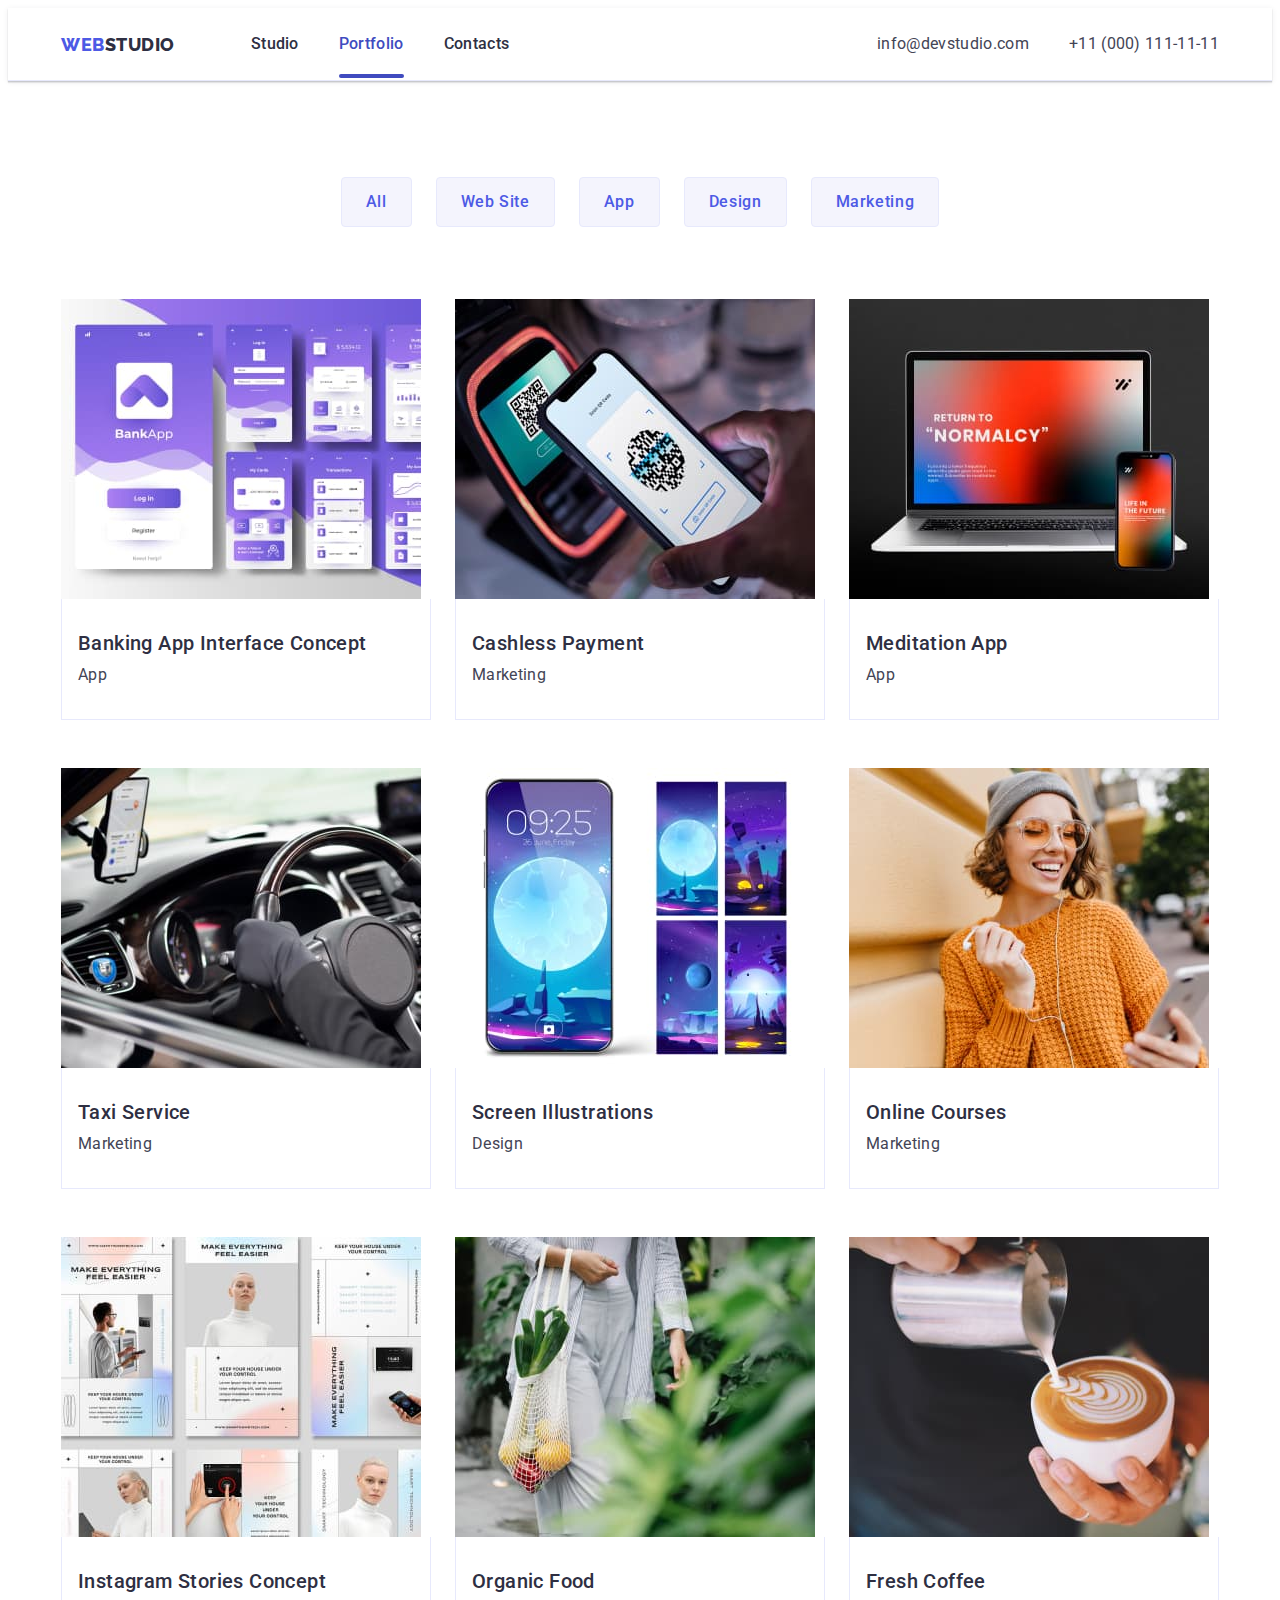
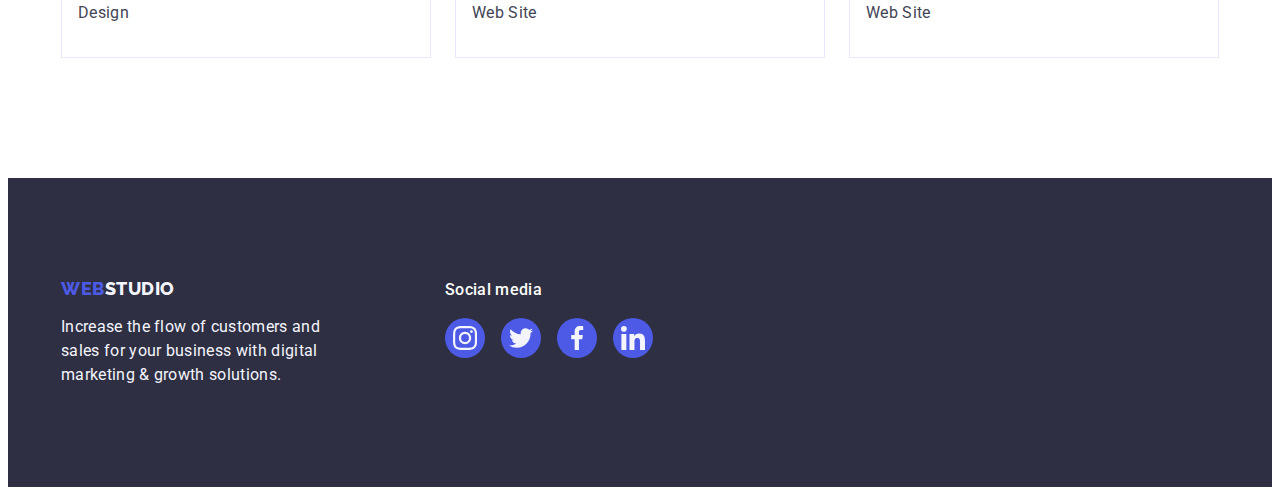
==== portfolio.html @ 81861ade "Initial commit" ====
<!DOCTYPE html>
<html lang="en">
  <head>
    <meta charset="UTF-8" />
    <meta name="viewport" content="width=device-width, initial-scale=1.0" />
    <title>Portfolio</title>
    <link rel="preconnect" href="https://fonts.googleapis.com" />
    <link rel="preconnect" href="https://fonts.gstatic.com" crossorigin />
    <link
      href="https://fonts.googleapis.com/css2?family=Raleway:wght@800&family=Roboto:wght@400;500;700&display=swap"
      rel="stylesheet"
    />
    <link
      rel="stylesheet"
      href="https://cdnjs.cloudflare.com/ajax/libs/modern-normalize/2.0.0/modern-normalize.min.css"
      integrity="sha512-4xo8blKMVCiXpTaLzQSLSw3KFOVPWhm/TRtuPVc4WG6kUgjH6J03IBuG7JZPkcWMxJ5huwaBpOpnwYElP/m6wg=="
      crossorigin="anonymous"
      referrerpolicy="no-referrer"
    />
    <link rel="stylesheet" href="./css/styles.css" />
  </head>
  <body>
    <header class="header">
      <div class="container header-container">
        <nav class="header-navigation">
          <a href="./index.html" class="header-logo link"
            >Web<span class="header-logo-accent">Studio</span></a
          >
          <ul class="header-list list">
            <li class="header-list-item">
              <a class="header-list-link link" href="./index.html">Studio</a>
            </li>
            <li class="header-list-item">
              <a class="header-list-link link current active" href="./portfolio.html"
                >Portfolio</a
              >
            </li>
            <li class="header-list-item">
              <a class="header-list-link link" href="">Contacts</a>
            </li>
          </ul>
        </nav>
        <address class="header-address">
          <ul class="address-list list">
            <li class="address-list-item">
              <a class="address-list-link link" href="mailto:info@devstudio.com"
                >info@devstudio.com</a
              >
            </li>
            <li class="address-list-item">
              <a class="address-list-link link" href="tel:+110001111111"
                >+11 (000) 111-11-11</a
              >
            </li>
          </ul>
        </address>
      </div>
    </header>
    <main>
      <section class="product">
        <div class="container">
          <h1 class="visually-hidden">What we offer</h1>
          <ul class="product-list list">
            <li class="product-item">
              <button type="button" class="product-btn">All</button>
            </li> 
            <li class="product-item">
              <button type="button" class="product-btn">Web Site</button>
            </li>
            <li class="product-item">
              <button type="button" class="product-btn">App</button>
            </li>
            <li class="product-item">
              <button type="button" class="product-btn">Design</button>
            </li>
            <li class="product-item">
              <button type="button" class="product-btn">Marketing</button>
            </li>
          </ul>
          <ul class="programs-list list">
            <li class="programs-item">
              <a class="pfograms-item-link link" href="./portfolio.html">
                <div class="cover-container">  
                  <img
                    src="./images/banking.jpg"
                    alt="The best apps for banking"
                    class="programs-img"
                    width="360"
                  />
                  <p class="cover-text">14 Stylish and User-Friendly App Design Concepts · Task Manager App · Calorie Tracker App · Exotic Fruit Ecommerce App · Cloud Storage App</p>
                </div>
                <div class="programs-container">
                  <h2 class="programs-subtitle">
                    Banking App Interface Concept
                  </h2>
                  <p class="programs-text">App</p>
                </div>
              </a>
            </li>
            <li class="programs-item">
              <a class="pfograms-item-link link" href="./portfolio.html">
                <div class="cover-container">
                  <img
                    src="./images/Cashless.jpg"
                    alt="Research of caschless payment"
                    class="programs-img"
                    width="360"
                  /> 
                  <p class="cover-text">14 Stylish and User-Friendly App Design Concepts · Task Manager App · Calorie Tracker App · Exotic Fruit Ecommerce App · Cloud Storage App</p>
                </div>
                <div class="programs-container">
                  <h2 class="programs-subtitle">Cashless Payment</h2>
                  <p class="programs-text">Marketing</p>
                </div>
              </a>
            </li>
            <li class="programs-item">
              <a class="pfograms-item-link link" href="./portfolio.html">
                <div class="cover-container">
                  <img
                    src="./images/meditation.jpg"
                    alt="Apps for meditation"
                    class="programs-img"
                    width="360"
                  />
                  <p class="cover-text">14 Stylish and User-Friendly App Design Concepts · Task Manager App · Calorie Tracker App · Exotic Fruit Ecommerce App · Cloud Storage App</p>
                </div>
                <div class="programs-container">
                  <h2 class="programs-subtitle">Meditation App</h2>
                  <p class="programs-text">App</p>
                </div>
              </a>
            </li>
            <li class="programs-item">
              <a class="pfograms-item-link link" href="./portfolio.html">
                <div class="cover-container">
                  <img
                    src="./images/taxi.jpg"
                    alt="List of taxi services"
                    class="programs-img"
                    width="360"
                  />
                  <p class="cover-text">14 Stylish and User-Friendly App Design Concepts · Task Manager App · Calorie Tracker App · Exotic Fruit Ecommerce App · Cloud Storage App</p>
                </div>
                <div class="programs-container">
                  <h2 class="programs-subtitle">Taxi Service</h2>
                  <p class="programs-text">Marketing</p>
                </div>
              </a>
            </li>
            <li class="programs-item">
              <a class="pfograms-item-link link" href="./portfolio.html">
                <div class="cover-container">
                  <img
                    src="./images/screen.jpg"
                    alt="Illustrations for the mobile screen"
                    class="programs-img"
                    width="360"
                  />
                  <p class="cover-text">14 Stylish and User-Friendly App Design Concepts · Task Manager App · Calorie Tracker App · Exotic Fruit Ecommerce App · Cloud Storage App</p>
                </div>
                <div class="programs-container">
                  <h2 class="programs-subtitle">Screen Illustrations</h2>
                  <p class="programs-text">Design</p>
                </div>
              </a>
            </li>
            <li class="programs-item">
              <a class="pfograms-item-link link" href="./portfolio.html">
                <div class="cover-container">
                  <img
                    src="./images/courses.jpg"
                    alt="List of the best online courses"
                    class="programs-img"
                    width="360"
                  />
                  <p class="cover-text">14 Stylish and User-Friendly App Design Concepts · Task Manager App · Calorie Tracker App · Exotic Fruit Ecommerce App · Cloud Storage App</p>
                </div>
                <div class="programs-container">
                  <h2 class="programs-subtitle">Online Courses</h2>
                  <p class="programs-text">Marketing</p>
                </div>
              </a>
            </li>
            <li class="programs-item">
              <a class="pfograms-item-link link" href="./portfolio.html">
                <div class="cover-container">
                  <img
                    src="./images/instagram.jpg"
                    alt="Suggestions for designing Instagram stories"
                    class="programs-img"
                    width="360"
                  />
                  <p class="cover-text">14 Stylish and User-Friendly App Design Concepts · Task Manager App · Calorie Tracker App · Exotic Fruit Ecommerce App · Cloud Storage App</p>
                </div>
                <div class="programs-container">
                  <h2 class="programs-subtitle">Instagram Stories Concept</h2>
                  <p class="programs-text">Design</p>
                </div>
              </a>
            </li>
            <li class="programs-item">
              <a class="pfograms-item-link link" href="./portfolio.html">
                <div class="cover-container">
                  <img
                    src="./images/food.jpg"
                    alt="A selection of organic food sites"
                    class="programs-img"
                    width="360"
                  />
                  <p class="cover-text">14 Stylish and User-Friendly App Design Concepts · Task Manager App · Calorie Tracker App · Exotic Fruit Ecommerce App · Cloud Storage App</p>
                </div>
                <div class="programs-container">
                  <h2 class="programs-subtitle">Organic Food</h2>
                  <p class="programs-text">Web Site</p>
                </div>
              </a>
            </li>
            <li class="programs-item">
              <a class="pfograms-item-link link" href="./portfolio.html">
                <div class="cover-container">
                  <img
                    src="./images/coffee.jpg"
                    alt="List of websites with fresh coffee"
                    class="programs-img"
                    width="360"
                  />
                  <p class="cover-text">14 Stylish and User-Friendly App Design Concepts · Task Manager App · Calorie Tracker App · Exotic Fruit Ecommerce App · Cloud Storage App</p>
                </div>
                <div class="programs-container">
                  <h2 class="programs-subtitle">Fresh Coffee</h2>
                  <p class="programs-text">Web Site</p>
                </div>
              </a>
            </li>
          </ul>
        </div>
      </section>
    </main>
    <footer class="footer">
      <div class="container footer-container">
        <div class="logo-container">
          <a href="./index.html" class="footer-logo link"
            >Web<span class="footer-logo-accent">Studio</span></a
          >
          <p class="footer-text">
            Increase the flow of customers and sales for your business with
            digital marketing & growth solutions.
          </p>
        </div>
        <div class="footer-socials-container">
          <p class="footer-socials-text">Social media</p>
          <ul class="footer-socials list">
            <li class="footer-socials-item">
              <a
                class="footer-socials-link link"
                href=""
                aria-label="instagram"
                target="_blank"
                rel="noopener noreferrer"
              >
                <svg class="footer-socials-icon" width="24" height="24">
                  <use href="./images/icons.svg#icon-instagram"></use>
                </svg>
              </a>
            </li>
            <li class="footer-socials-item">
              <a
                class="footer-socials-link link"
                href=""
                aria-label="twitter"
                target="_blank"
                rel="noopener noreferrer"
              >
                <svg class="footer-socials-icon" width="24" height="24">
                  <use href="./images/icons.svg#icon-twitter"></use>
                </svg>
              </a>
            </li>
            <li class="footer-socials-item">
              <a
                class="footer-socials-link link"
                href=""
                aria-label="facebook"
                target="_blank"
                rel="noopener noreferrer"
              >
                <svg class="footer-socials-icon" width="24" height="24">
                  <use href="./images/icons.svg#icon-facebook"></use>
                </svg>
              </a>
            </li>
            <li class="footer-socials-item">
              <a
                class="footer-socials-link link"
                href=""
                aria-label="linkedin"
                target="_blank"
                rel="noopener noreferrer"
              >
                <svg class="footer-socials-icon" width="24" height="24">
                  <use href="./images/icons.svg#icon-linkedin"></use>
                </svg>
              </a>
            </li>
          </ul>
        </div>
      </div>
    </footer>
  </body>
</html>
---- css/styles.css ----
:root {
  --iris-color: #4d5ae5;
  --navyblue: #2e2f42;
  --slate: #434455;
  --white: #fff;
  --cloud: #f4f4fd;
  --ocean: #404bbf;
  --cornflower: #e7e9fc;
  --lightslate: #8E8F99;

}

p,
h1,
h2,
h3 {
  margin-top: 0;
  margin-bottom: 0;
}

ul {
  margin-top: 0;
  margin-bottom: 0;
  padding-left: 0;
}

body {
  font-family: "Roboto", sans-serif;
  background-color: var(--white);
  color: var(--slate);
}
img {
  display: block;
}
.container {
  width: 100%;
  max-width: 1158px;
  padding-left: 15px;
  padding-right: 15px;
  margin: 0 auto;
}

.link {
  text-decoration: none;
}

.list {
  list-style-type: none;
}

.visually-hidden {
  position: absolute;
  width: 1px;
  height: 1px;
  margin: -1px;
  border: 0;
  padding: 0;
  white-space: nowrap;
  clip-path: inset(100%);
  clip: rect(0 0 0 0);
  overflow: hidden;
}

/**---------HERDER-------*/

.header {
  border-bottom: 1px solid var(--cornflower);
  box-shadow:  0px 2px 1px rgba(46, 47, 66, 0.08), 0px 1px 1px rgba(46, 47, 66, 0.16), 0px 1px 6px rgba(46, 47, 66, 0.08);
}
.header-container {
  display: flex;
  align-items: center;
}
.header-navigation {
  display: flex;
  align-items: center;
  justify-content: space-between;
}
.header-logo {
  color: var(--iris-color);
  font-size: 18px;
  font-family: "Raleway", sans-serif;
  font-weight: 800;
  line-height: 1.17;
  letter-spacing: 0.03em;
  text-transform: uppercase;
  padding-top: 25.5px;
  padding-bottom: 25.5px;
  margin-right: 76px;
}
.header-logo-accent {
  color: var(--navyblue);
}
.header-list {
  display: flex;
  gap: 40px;
}

.current {
  position: relative;
}

.current::after {
  content: '';
  position: absolute;
  left: 0;
  width: 100%;
  height: 4px;
  border-radius: 2px;
  background-color: var(--ocean);
}
.header-list-link {
  color: var(--navyblue);
  line-height: 1.5;
  letter-spacing: 0.02em;
  font-weight: 500;
  padding: 24px 0;
  transition: color 250ms cubic-bezier(0.4, 0, 0.2, 1);  
}
.header-list-link:hover,
.header-list-link:focus {
  color: var(--ocean);
}

.current {
  position: relative;
}
.current::after {
  content: "";
  position: absolute;
  bottom: 0;
  left: 0;
  width: 100%;
  height: 4px;
  border-radius: 2px;
  background-color: var(--ocean);
  bottom: -1px;
}
.active {
  color: var(--ocean);
}
.header-address {
  display: flex;
  align-items: center;
  margin-left: auto;
  font-style: normal;
}
.address-list {
  display: flex;
  gap: 40px;
}

.address-list-link {
  color: var(--slate);
  line-height: 1.5;
  letter-spacing: 0.02em;
  padding: 24px 0;
  transition: color 250ms cubic-bezier(0.4, 0, 0.2, 1);
}
.address-list-link:hover,
.address-list-link:focus {
  color: var(--ocean);
}

/**---------HERO-------*/

.hero {
  background: var(--navyblue);
  padding-top: 188px;
  padding-bottom: 188px;
  background-image: linear-gradient(rgba(46, 47, 66, 0.7), 
rgba(46, 47, 66, 0.7)), url(../images/peopleoffice.jpg);
  max-width: 1440px;
  background-repeat: no-repeat;
  background-position: center;
  background-size: cover;
  margin: 0 auto;
}

.hero-titel {
  color: var(--white);
  text-align: center;
  font-size: 56px;
  font-weight: 700;
  line-height: 1.07;
  letter-spacing: 0.02em;
  max-width: 496px;
  margin: 0 auto;
  margin-bottom: 48px;
}
.hero-btn {
  background-color: var(--iris-color);
  color: var(--white);
  font-size: 16px;
  font-family: inherit;
  line-height: 1.5;
  letter-spacing: 0.04em;
  cursor: pointer;
  font-weight: 500;
  padding: 16px 32px;
  border-radius: 4px;
  display: block;
  min-width: 169px;
  height: 56px;
  border: none;
  margin: 0 auto;
  transition: background-color 250ms cubic-bezier(0.4, 0, 0.2, 1);
}
.hero-btn:hover,
.hero-btn:focus {
  background-color: var(--ocean);
  box-shadow: 0px 4px 4px 0px rgba(0, 0, 0, 0.15);
}

/**---------principles-------*/

.principles {
  padding: 120px 0px;
}
.principles-list {
  display: flex;
  gap: 24px;
}

.principles-item {
  width: calc((100% - 24px * 3) / 4);
}
.principles-block {
  width: 264px;
  height: 112px;
  border-radius: 4px;
  background-color: var(--cloud);
  display: flex;
  align-items: center;
  justify-content: center;
  margin-bottom: 8px;
}
.principles-icon {
  width: 64px;
  height: 64px;

}
.principles-subtitle {
  color: var(--navyblue);
  font-size: 20px;
  line-height: 1.2;
  letter-spacing: 0.02em;
  font-weight: 500;
  margin-bottom: 8px;
}
.principles-item-text {
  color: var(--slate);
  line-height: 1.5;
  letter-spacing: 0.02em;
}

/**---------technologies-------*/

.technologies {
  padding-bottom: 120px;
}
.technologies-list {
  display: flex;
  gap: 24px;
}
.technologies-item {
  width: calc((100% - 24px * 2) / 3);
}
.technologies-titel {
  color: var(--navyblue);
  text-align: center;
  font-size: 36px;
  font-weight: 700;
  line-height: 1.11;
  letter-spacing: 0.02em;
  text-transform: capitalize;
  margin-bottom: 72px;
}

/**---------team-------*/
.team {
  background-color: var(--cloud);
  padding: 120px 0;
}
.team-title {
  color: var(--navyblue);
  text-align: center;
  font-size: 36px;
  font-weight: 700;
  line-height: 1.11;
  letter-spacing: 0.02em;
  text-transform: capitalize;
  margin-bottom: 72px;
}
.team-container {
  padding: 32px 0px;
}
.team-socials {
  display: flex;
  align-items: center;
  justify-content: center;
  gap: 24px;
}
.team-socials-link {
  width: 40px;
  height: 40px;
  background-color: var(--iris-color);
  display: flex;
  align-items: center;
  justify-content: center;
  border-radius: 50%;
  transition: background-color 250ms cubic-bezier(0.4, 0, 0.2, 1);
  fill: var(--cloud);
}
.team-socials-link:is(:hover, :focus) {
  background-color: #404bbf;
}
.team-socials-icon {
  fill: #f4f4fd;
}
.team-subtitle {
  color: var(--navyblue);
  text-align: center;
  font-size: 20px;
  line-height: 1.2;
  letter-spacing: 0.02em;
  font-weight: 500;
  margin-bottom: 8px;
}
.team-list {
  display: flex;
  gap: 24px;
}
.team-item {
  background-color: var(--white);
  width: calc((100% - 24px * 3) / 4);
  border-radius: 0px 0px 4px 4px;
  box-shadow: 0px 1px 6px rgba(46, 47, 66, 0.08), 0px 1px 1px rgba(46, 47, 66, 0.16), 0px 2px 1px rgba(46, 47, 66, 0.08);
}
.team-item-text {
  color: var(--slate);
  text-align: center;
  line-height: 1.5;
  letter-spacing: 0.02em;
  font-weight: 400;
  margin-bottom: 8px;
}

/**---------costomers-------*/

.costomers {
  padding: 120px 0;
}

.costomers-titel {
  color: var(--navyblue);
  text-align: center;
  font-size: 36px;
  font-weight: 700;
  line-height: 1.11;
  letter-spacing: 0.02em;
  text-transform: capitalize;
  margin-bottom: 72px;
}
.costomers-list {
  display: flex;
  align-items: center;
  justify-content: center;
  gap: 24px;
}
.costomers-list-item {
  width: calc((100% - 120px) / 6);
  height: 88px;
}

.costomers-block {
  width: 100%;
  height: 100%;
  display: flex;
  align-items: center;
  justify-content: center;
  border-radius: 4px;
  border: 1px solid var(--lightslate);
  transition: color 250ms cubic-bezier(0.4, 0, 0.2, 1), border-color 250ms cubic-bezier(0.4, 0, 0.2, 1) ;
  color: var(--lightslate);
}
.costomers-block:hover, :focus {
  color: var(--ocean);
}
.costomers-block:hover, :focus {
  border-color: var(--ocean);
}
.costomers-icon {
  fill: currentColor; 
}
/**---------footer-------*/ 

.footer {
  background-color: var(--navyblue);
  padding: 100px 0;
}
.footer-container {
  display: flex;
  align-items: baseline;
}
.logo-container{
  margin-right: 120px 
}
.footer-logo { 
  color: var(--iris-color);
  font-size: 18px;
  font-family: "Raleway", sans-serif;
  font-weight: 800;
  line-height: 1.17;
  letter-spacing: 0.03em;
  text-transform: uppercase;
  display: inline-block;
  margin-bottom: 16px;
}
.footer-logo-accent {
  color: var(--cloud);
}
.footer-text {
  color: var(--cloud);
  line-height: 1.5;
  letter-spacing: 0.02em;
  max-width: 264px;
}
.footer-socials-text {
  color: var(--white);
  line-height: 1.5;
  letter-spacing: 0.02em;
  margin-bottom: 16px;
  font-weight: 500;
  font-size: 16px;
}
.footer-socials {
  display: flex;
  gap: 16px;
}
.footer-socials-item {
  display: flex;
  align-items: center;
  justify-content: center;
  width: 40px;
  height: 40px;
}
.footer-socials-link {
  width: 100%;
  height: 100%;
  background-color: var(--iris-color);
  display: flex;
  align-items: center;
  justify-content: center;
  border-radius: 50%;
  fill: var(--cloud);
  transition: background-color 250ms cubic-bezier(0.4, 0, 0.2, 1);
}
.footer-socials-link:is(:hover, :focus) {
  background-color: #31D0AA;
} 

/**---------portfolio-------*/

.product {
  padding-top: 96px;
  padding-bottom: 120px;
}
.product-list {
  display: flex;
  margin-bottom: 72px;
  gap: 24px;
  justify-content: center;
}

.product-btn {
  color: var(--iris-color);
  background-color: var(--cloud);
  font-size: 16px;
  font-family: "Roboto", sans-serif;
  font-weight: 500;
  line-height: 1.5;
  letter-spacing: 0.04em;
  cursor: pointer;
  padding: 12px 24px;
  border: 1px solid var(--cornflower);
  border-radius: 4px;
  transition: color 250ms cubic-bezier(0.4, 0, 0.2, 1), background-color 250ms cubic-bezier(0.4, 0, 0.2, 1), border-color 250ms cubic-bezier(0.4, 0, 0.2, 1), box-shadow 250ms cubic-bezier(0.4, 0, 0.2, 1);
}

.product-btn:hover,
.product-btn:focus {
  color: var(--white);
  background-color: var(--ocean);
  box-shadow: 0px 3px 1px rgba(0, 0, 0, 0.1), 0px 2px 1px rgba(0, 0, 0, 0.08), 0px 2px 2px rgba(0, 0, 0, 0.12);
  border-color: none;
}
.programs-list {
  display: flex;
  flex-wrap: wrap;
  column-gap: 24px;
  row-gap: 48px;
}

.programs-item {
  width: calc((100% - 48px) / 3);
  transition: box-shadow 250ms cubic-bezier(0.4, 0, 0.2, 1);
}
.programs-item:hover {
  box-shadow: px 1px 6px rgba(46, 47, 66, 0.08), 0px 1px 1px rgba(46, 47, 66, 0.16), 0px 2px 1px rgba(46, 47, 66, 0.08);
 }
.programs-item:focus {
  box-shadow: px 1px 6px rgba(46, 47, 66, 0.08), 0px 1px 1px rgba(46, 47, 66, 0.16), 0px 2px 1px rgba(46, 47, 66, 0.08);
 }
.programs-container {
  padding: 32px 16px;
  border: 1px solid var(--cornflower);
  border-top: none;
}
.cover-container {
  position: relative;
  overflow: hidden;
}
.pfograms-item-link {
  display: block;
  transition: box-shadow 250ms cubic-bezier(0.4, 0, 0.2, 1);
}
.pfograms-item-link:hover {
  box-shadow: 0px 1px 6px rgba(46, 47, 66, 0.08), 0px 1px 1px rgba(46, 47, 66, 0.16), 0px 2px 1px rgba(46, 47, 66, 0.08);
}
.pfograms-item-link:focus {
  box-shadow: 0px 1px 6px rgba(46, 47, 66, 0.08), 0px 1px 1px rgba(46, 47, 66, 0.16), 0px 2px 1px rgba(46, 47, 66, 0.08);
}
.cover-text {
  position: absolute;
  top: 0;
  height: 100%;
  width: 100%;
  padding: 40px 32px;
  font-size: 16px;
  line-height: 1.5;
  letter-spacing: 0.02em;
  color: var(--cloud);
  background-color: var(--iris-color);
  transform: translateY(100%);
  transition: transform 250ms cubic-bezier(0.4, 0, 0.2, 1);
}

.pfograms-item-link:hover .cover-text {
  transform: translateY(0%);
}
.pfograms-item-link:focus .cover-text {
  transform: translateY(0%);
}

.programs-subtitle {
  color: var(--navyblue);
  font-size: 20px;
  line-height: 1.2;
  letter-spacing: 0.02em;
  font-weight: 500;
  margin-bottom: 8px;
}

.programs-text {
  color: var(--slate);
  font-size: 16px;
  font-family: Roboto;
  font-weight: 400;
  line-height: 1.5;
  letter-spacing: 0.02em;
  cursor: pointer;
}


/**---------modal-------*/

.backdrop {
  position: fixed;
  left: 0;
  top: 0;
  width: 100%; height: 100%;
  background-color: rgba(46, 47, 66, 0.4);
  transition: opacity 250ms cubic-bezier(0.4, 0, 0.2, 1), visibility 250ms cubic-bezier(0.4, 0, 0.2, 1);
}
.modal {
  width: 408px;
  min-height: 584px;
  background-color: #FCFCFC;
  border-radius: 4px;
  position: absolute;
  left: 50%;
  top: 50%;
  box-shadow: 0px 1px 1px rgba(0, 0, 0, 0.14), 0px 1px 3px rgba(0, 0, 0, 0.12), 0px 2px 1px rgba(0, 0, 0, 0.2); 
  transform: translate(-50%, -50%) scaleX(1);
  transition: transform 250ms cubic-bezier(0.4, 0, 0.2, 1); 
}
.backdrop.is-hidden .modal {
  transform: translate(-50%, -50%) scaleX(5);
}

.modal-icon {
  fill: var(--navyblue);
  transition: fill 250ms cubic-bezier(0.4, 0, 0.2, 1);
}

.modal-close-btn {
  border: none;
  background: transparent;
  display: flex;
  align-items: center;
  justify-content: center;
  width: 24px;
  height: 24px;
  position: absolute;
  padding: 0; 
  top: 24px;
  right: 24px;
  cursor: pointer;
  border-radius: 50%;
  border: 1px solid  rgba(0, 0, 0, 0.10);
  background-color: #E7E9FC;
  fill: var(--navyblue);
  transition: background-color 250ms cubic-bezier(0.4, 0, 0.2, 1), border 250ms cubic-bezier(0.4, 0, 0.2, 1); 
}

.modal-close-btn:hover {
  background-color: var(--ocean);
  border: none; 
}
.modal-close-btn:focus {
  background-color: var(--ocean);
  border: none;
}
.modal-close-btn:is(:hover, :focus) .modal-icon {
  fill: #ffffff;
}

.is-hidden {
  opacity: 0;
  visibility: hidden;
  pointer-events: none;
  fill: #ffffff;
}
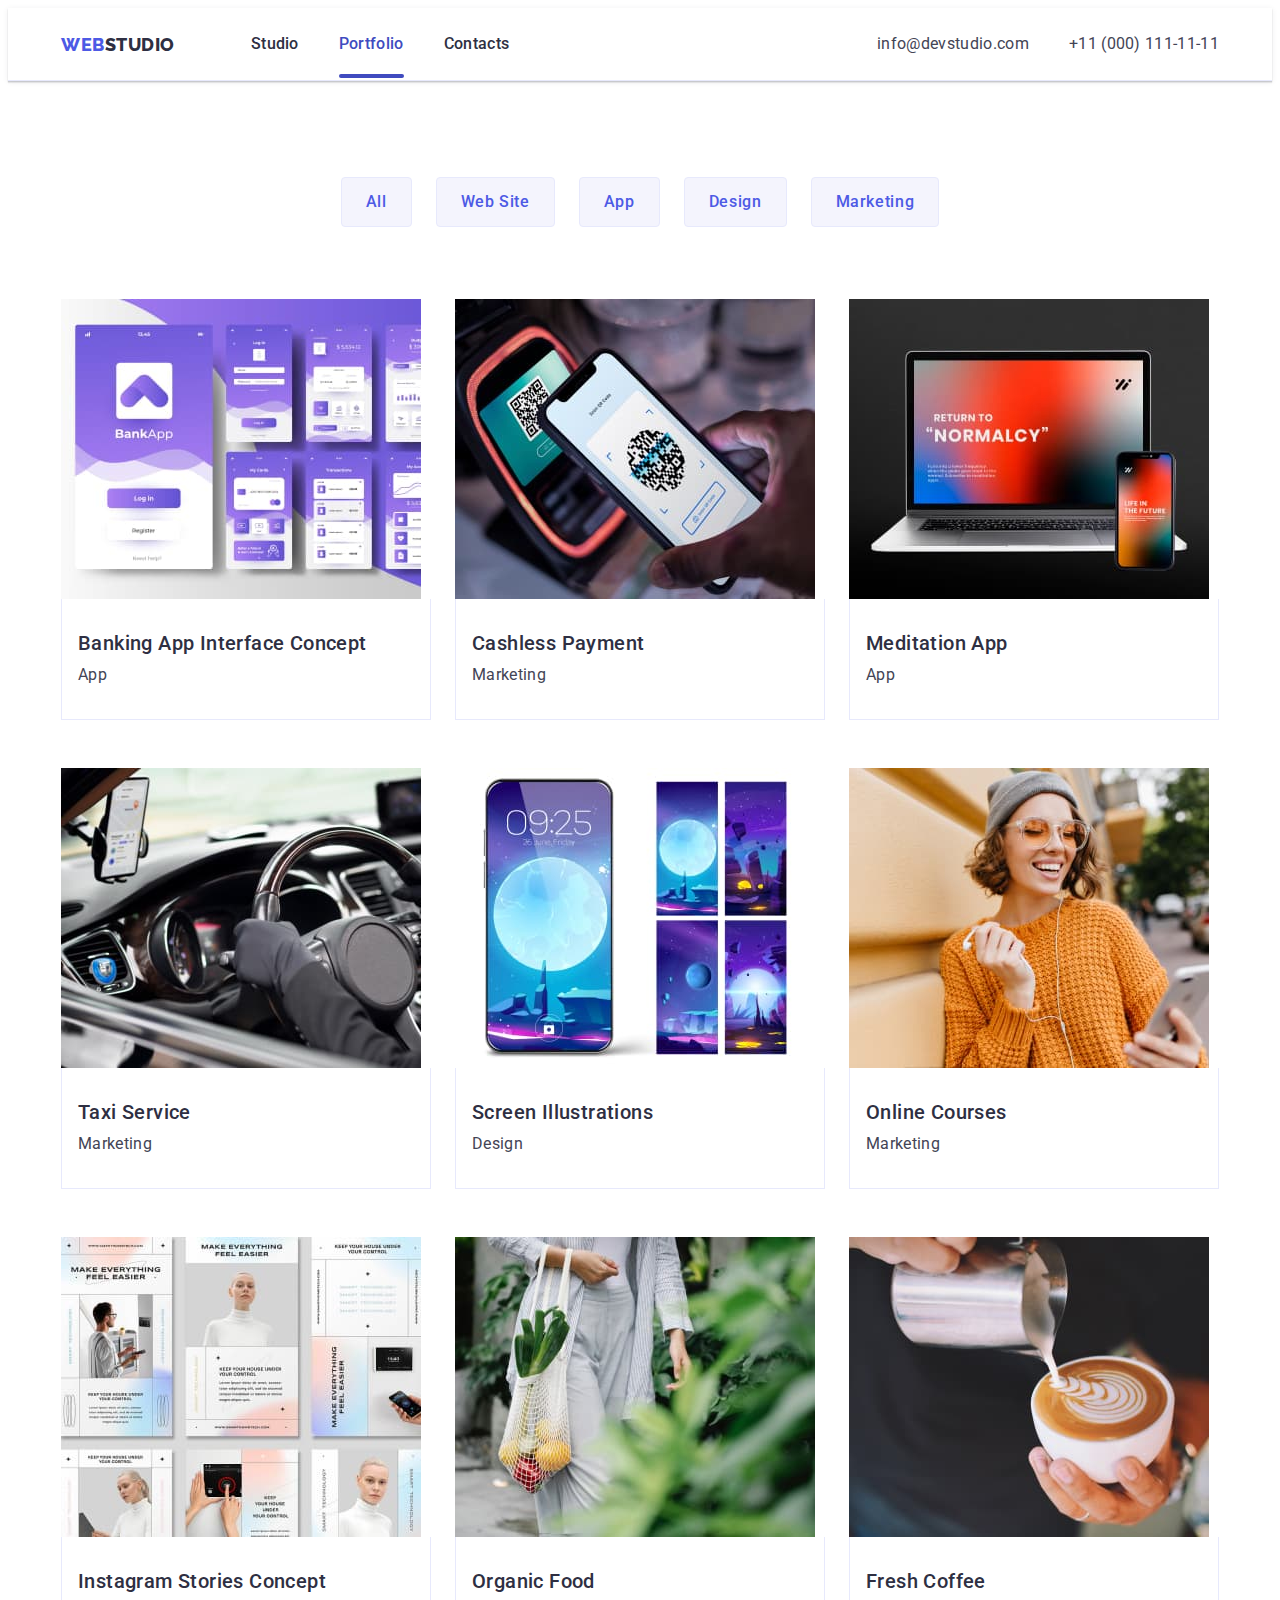
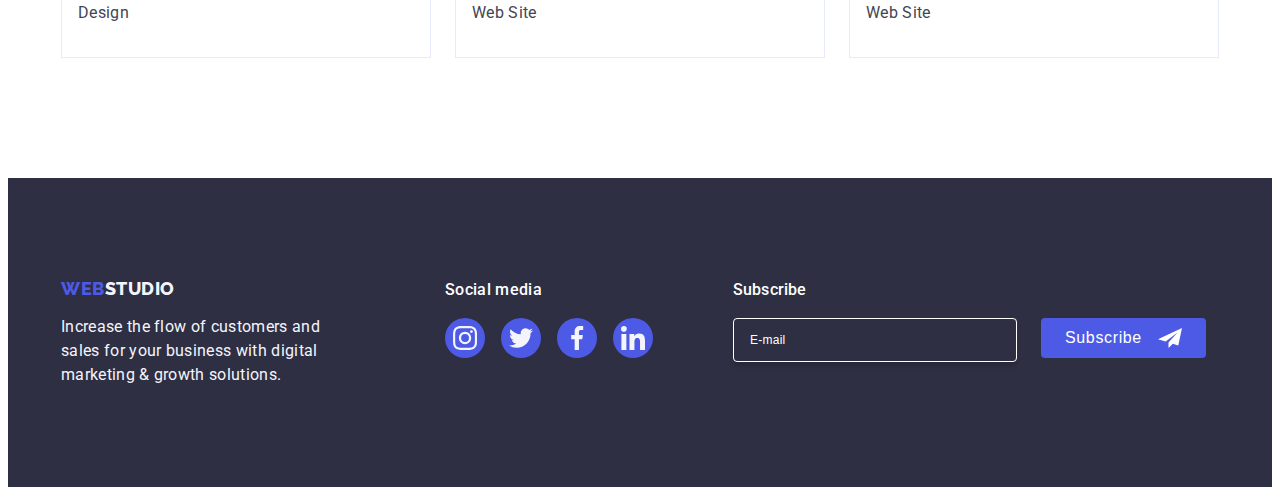
==== commit f0de10f8: "commit210702" ====
--- a/portfolio.html
+++ b/portfolio.html
@@ -305,6 +305,20 @@
             </li>
           </ul>
         </div>
+        <div class="footer-subscribe">
+          <p class="footer-form-title">Subscribe</p>
+          <form class="footer-form">
+            <label aria-label="">
+              <input type="email" name="footer-email" class="footer-email" placeholder="E-mail">
+            </label>
+            <div class="footer-form-icon">
+              <button type="submit" class="footer-form-button">Subscribe</button>
+                <svg class="footer-input-icon" width="24" height="24">
+                  <use href="./images/icons.svg#icon-frame"></use>
+                </svg>
+            </div>
+          </form>
+        </div>
       </div>
     </footer>
   </body>
--- a/css/styles.css
+++ b/css/styles.css
@@ -7,6 +7,7 @@
   --ocean: #404bbf;
   --cornflower: #e7e9fc;
   --lightslate: #8E8F99;
+  --navyblue-modal: rgba(46, 47, 66, 0.40);
 
 }
 
@@ -460,6 +461,84 @@
   background-color: #31D0AA;
 } 
 
+
+.footer-form-title {
+  color: var(--white);
+  font-size: 16px;
+  font-style: normal;
+  font-weight: 500;
+  line-height: 1.5;
+  letter-spacing: 0.01em;
+  margin-bottom: 16px;
+}
+
+
+.footer-subscribe {
+  margin-left: 80px;
+}
+
+.footer-form {
+  display: flex;
+  gap: 24px;
+}
+
+.footer-email {
+  width: 264px;
+  height: 40px;
+  flex-shrink: 0;
+  border-radius: 4px;
+  border: 1px solid var(--white);
+  box-shadow: 0px 4px 4px 0px rgba(0, 0, 0, 0.15);
+  background: var(--navyblue);
+  padding-left: 16px;
+  color: var(--white);
+  font-size: 12px;
+  font-weight: 400;
+  line-height: 2; 
+  letter-spacing: 0.02em;
+}
+
+.footer-email::placeholder {
+  color: var(--white); 
+  font-size: 12px;
+  font-weight: 400;
+  line-height: 2; 
+  letter-spacing: 0.02em;
+}
+
+.footer-form-button {
+    display: flex;
+    justify-content: left;
+    padding-left: 24px;
+    align-items: center;
+    min-width: 165px;
+    height: 40px;
+    border-radius: 4px;
+    background: var(--iris-color);
+    color: var(--white);
+    text-align: center;
+    font-size: 16px;
+    font-weight: 500;
+    line-height: 1.5;
+    letter-spacing: 0.04em;
+    cursor: pointer;
+    border: none;
+    outline: transparent;   
+}
+
+.footer-form-icon {
+  display: flex;
+  position: relative;
+}
+
+.footer-input-icon {
+  position: absolute;
+  right: 24px;
+  top: 8px;
+  bottom: 8px;
+  fill: var(--white);
+}
+
 /**---------portfolio-------*/
 
 .product {
@@ -594,6 +673,7 @@
   box-shadow: 0px 1px 1px rgba(0, 0, 0, 0.14), 0px 1px 3px rgba(0, 0, 0, 0.12), 0px 2px 1px rgba(0, 0, 0, 0.2); 
   transform: translate(-50%, -50%) scaleX(1);
   transition: transform 250ms cubic-bezier(0.4, 0, 0.2, 1); 
+  padding: 72px 24px 24px;
 }
 .backdrop.is-hidden .modal {
   transform: translate(-50%, -50%) scaleX(5);
@@ -643,3 +723,171 @@
   fill: #ffffff;
 }
 
+.modal-title {
+  font-size: 16px;
+  font-weight: 500;
+  line-height: 1.5; 
+  letter-spacing: 0.01em;
+  color: var(--navyblue);
+  text-align: center;
+  margin-bottom: 16px;
+} 
+.modal-input {
+  border-radius: 4px;
+  border: 1px solid var(--navyblue-modal);
+  width: 100%;
+  height: 40px;
+  background-color: transparent;
+  color: var(--lightslate, #8E8F99);
+  font-size: 12px;
+  font-weight: 400;
+  line-height: 1.2;
+  letter-spacing: 0,03em;
+  outline: transparent;
+  box-shadow: 0px 4px 4px 0px rgba(0, 0, 0, 0.25);
+  transition: border-color 250ms cubic-bezier(0.4, 0, 0.2, 1), fill 250ms cubic-bezier(0.4, 0, 0.2, 1); 
+  padding-left: 38px;
+}
+
+.modal-input-icon {
+  transition: fill 250ms cubic-bezier(0.4, 0, 0.2, 1);
+}
+.modal-input:focus {
+  border-color: var(--iris-color);
+}
+
+.modal-input:focus + .modal-input-icon {
+  fill: var(--iris-color);
+}
+
+.modal-field {
+  margin-bottom: 8px;
+}
+
+.input-label {
+  display: block;
+  color: var(--lightslate);
+  font-size: 12px;
+  font-weight: 400;
+  line-height: 1.2; 
+  letter-spacing: 0.03em;
+  margin-bottom: 4px;
+}
+
+.input-wrap {
+  position: relative;
+}
+
+.modal-input-icon {
+  position: absolute;
+  left: 16px;
+  top: 50%;
+  transform: translateY(-50%);
+}
+
+.modal-textarea {
+  border-radius: 4px;
+  border: 1px solid var(--navyblue-modal);
+  width: 100%;
+  height: 120px;
+  background-color: transparent;
+  color: var(--lightslate);
+  font-size: 12px;
+  font-weight: 400;
+  line-height: 1.2;
+  letter-spacing: 0.03em;
+  outline: transparent;
+  box-shadow: 0px 4px 4px 0px rgba(0, 0, 0, 0.25);
+  transition: border-color 250ms cubic-bezier(0.4, 0, 0.2, 1), fill 250ms cubic-bezier(0.4, 0, 0.2, 1); 
+  padding-left: 16px;
+  padding-top: 8px;
+  resize: none;
+  transition: border-color 250ms cubic-bezier(0.4, 0, 0.2, 1);
+}
+
+.modal-textarea:focus {
+  border-color: var(--iris-color);
+}
+
+.modal-textarea::placeholder {
+  color: rgba(46, 47, 66, 0.40);
+  font-size: 12px;
+  font-weight: 400;
+  line-height: 1.2;
+  letter-spacing: 0.03em;
+}
+
+.modal-textarea:focus::placeholder {
+  opacity: 0;
+}
+
+.modal-field-textarea {
+  margin-bottom: 16px;
+}
+
+.modal-form-button {
+  border-radius: 4px;
+  background: var(--iris-color);
+  box-shadow: 0px 4px 4px 0px rgba(0, 0, 0, 0.15);
+  color: var(--white, #FFF);
+  text-align: center;
+  font-size: 16px;
+  font-weight: 500;
+  line-height: 1.5;
+  letter-spacing: 0.03em;
+  cursor: pointer;
+  padding: 16px 32px;
+  display: block;
+  margin: 0 auto;
+  width: 169px;
+  height: 56px;
+}
+
+.modal-field-check {
+  margin-bottom: 24px;
+}
+.form-check-text {
+  color: var(--lightslate);
+  font-size: 12px;
+  font-weight: 400;
+  line-height: 1.2;
+  letter-spacing: 0.03em;
+  display: flex;
+  align-content: center;
+}
+
+.form-privacy-link {
+  color: var(--iris-color);
+  font-size: 12px;
+  font-weight: 400;
+  line-height: 1.3;
+  letter-spacing: 0.03em;
+  text-decoration-line: underline;
+}
+
+.form-check-text span {
+  display: flex;
+  align-items: center;
+  justify-content: center;
+  width: 16px;
+  height: 16px;
+  border-radius: 2px;
+  border: 1px solid var(--navyblue-modal);
+  margin-right: 8px;
+  fill: transparent;
+  transition: background-color 250ms cubic-bezier(0.4, 0, 0.2, 1), fill 250ms cubic-bezier(0.4, 0, 0.2, 1), border-color 250ms cubic-bezier(0.4, 0, 0.2, 1); 
+} 
+
+
+.modal-check:checked +.form-check-text span {
+  background-color: var(--ocean);
+  border: none;
+  fill: var(--white);
+}
+
+.modal-check:focus +.form-check-text span {
+  border-color: var(--ocean);
+}
+
+
+
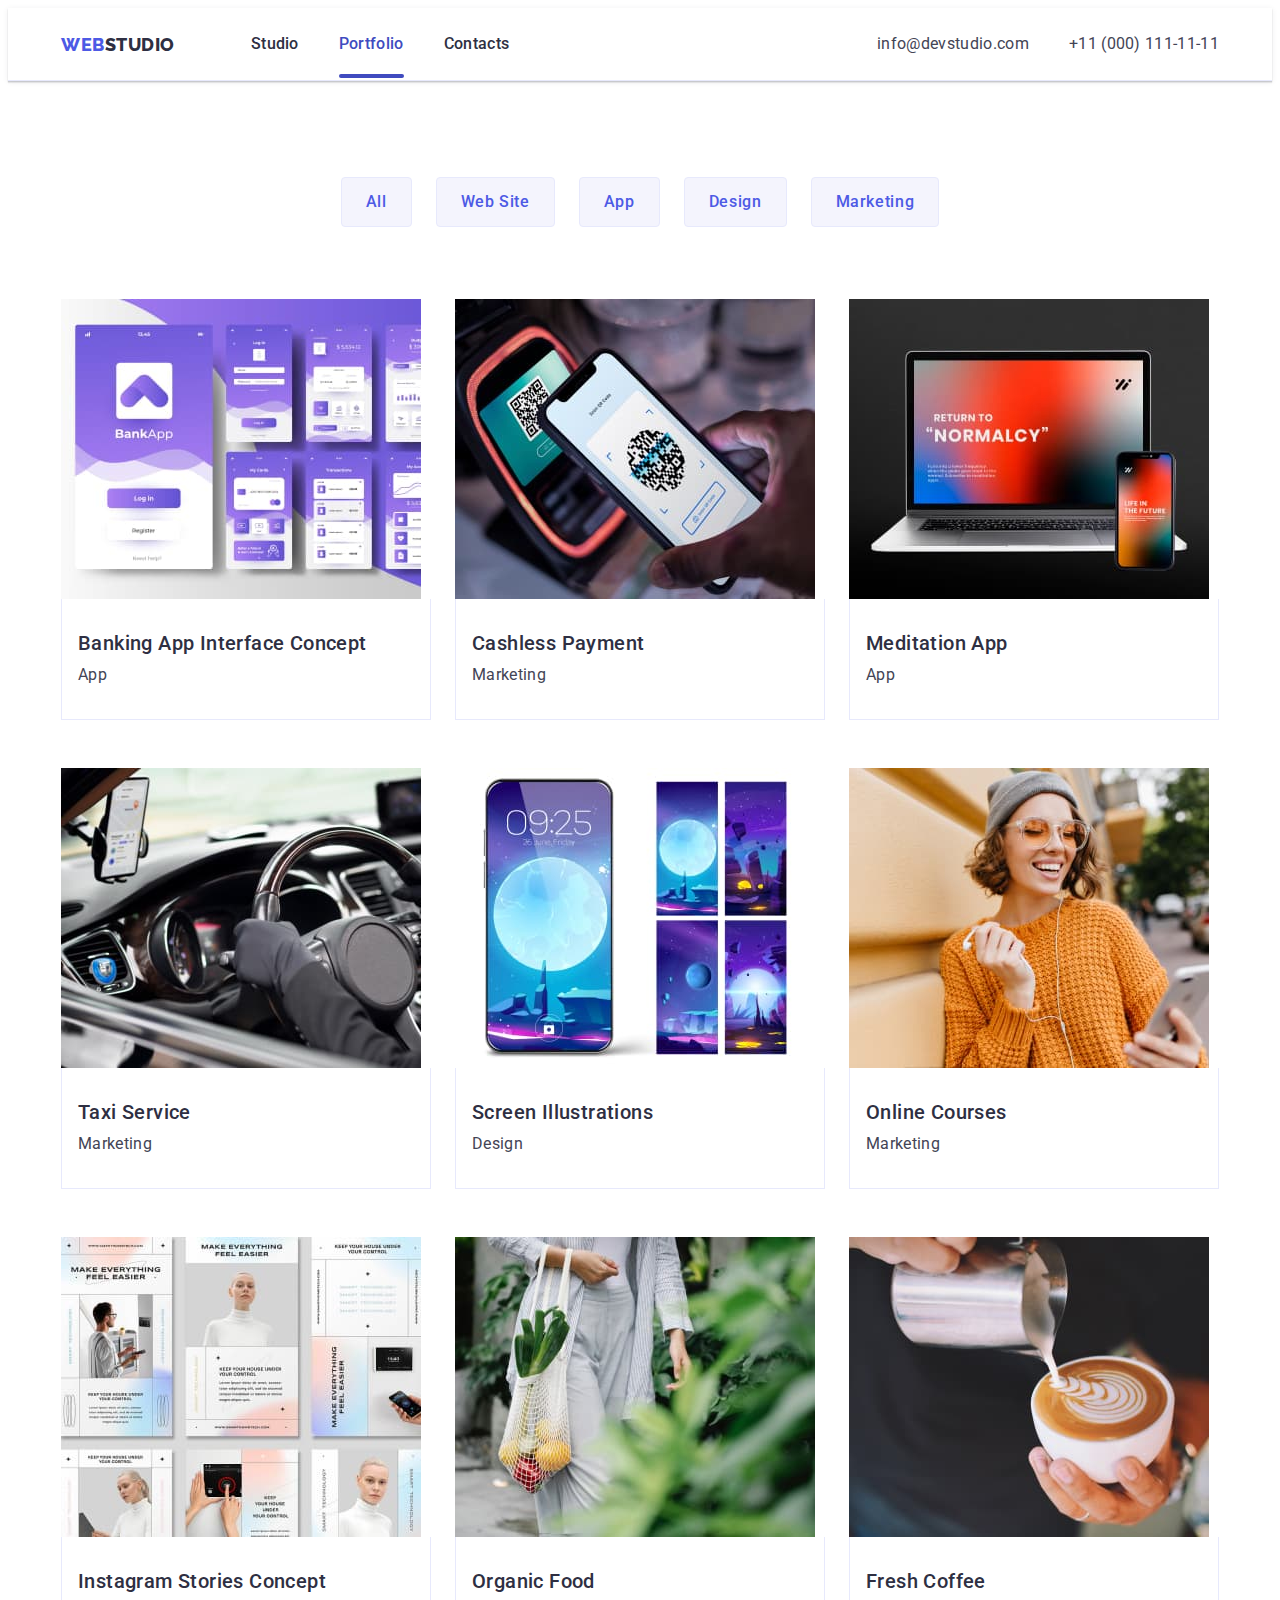
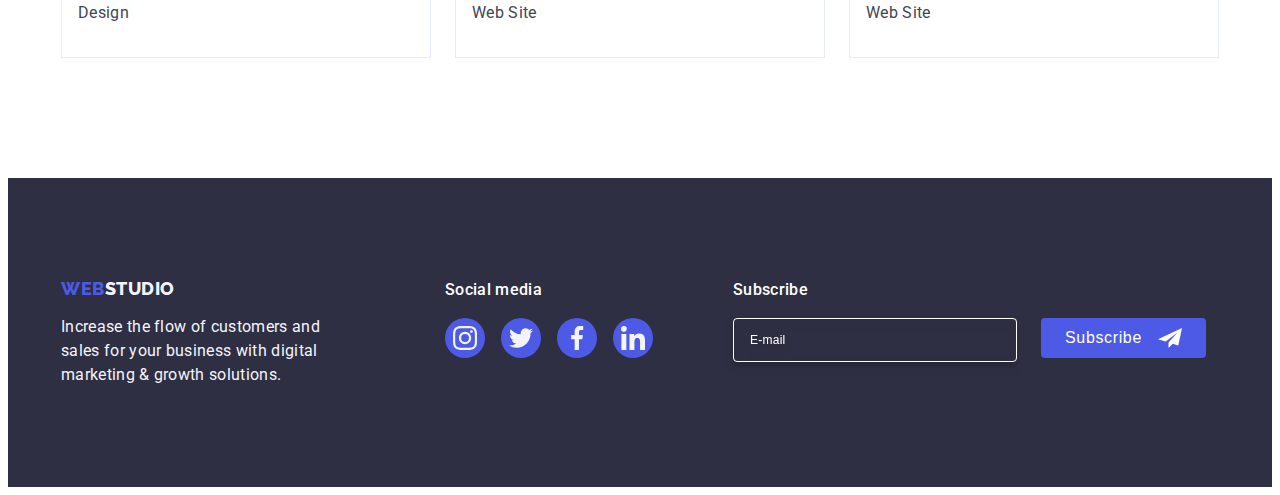
==== commit dfe5dc70: "commit220701" ====
--- a/portfolio.html
+++ b/portfolio.html
@@ -308,15 +308,14 @@
         <div class="footer-subscribe">
           <p class="footer-form-title">Subscribe</p>
           <form class="footer-form">
-            <label aria-label="">
+            <label aria-label="" class="footer-label">
               <input type="email" name="footer-email" class="footer-email" placeholder="E-mail">
             </label>
-            <div class="footer-form-icon">
-              <button type="submit" class="footer-form-button">Subscribe</button>
+              <button type="submit" class="footer-form-button">Subscribe
                 <svg class="footer-input-icon" width="24" height="24">
                   <use href="./images/icons.svg#icon-frame"></use>
                 </svg>
-            </div>
+              </button>
           </form>
         </div>
       </div>
--- a/css/styles.css
+++ b/css/styles.css
@@ -468,7 +468,7 @@
   font-style: normal;
   font-weight: 500;
   line-height: 1.5;
-  letter-spacing: 0.01em;
+  letter-spacing: 0.02em;
   margin-bottom: 16px;
 }
 
@@ -489,13 +489,14 @@
   border-radius: 4px;
   border: 1px solid var(--white);
   box-shadow: 0px 4px 4px 0px rgba(0, 0, 0, 0.15);
-  background: var(--navyblue);
   padding-left: 16px;
   color: var(--white);
   font-size: 12px;
   font-weight: 400;
-  line-height: 2; 
-  letter-spacing: 0.02em;
+  line-height: 1.5; 
+  letter-spacing: 0.04em;
+  background-color: transparent;
+  filter: drop-shadow(0px 4px 4px rgba(0, 0, 0, 0.15));
 }
 
 .footer-email::placeholder {
@@ -507,35 +508,27 @@
 }
 
 .footer-form-button {
-    display: flex;
-    justify-content: left;
-    padding-left: 24px;
-    align-items: center;
-    min-width: 165px;
-    height: 40px;
-    border-radius: 4px;
-    background: var(--iris-color);
-    color: var(--white);
-    text-align: center;
-    font-size: 16px;
-    font-weight: 500;
-    line-height: 1.5;
-    letter-spacing: 0.04em;
-    cursor: pointer;
-    border: none;
-    outline: transparent;   
-}
-
-.footer-form-icon {
-  display: flex;
-  position: relative;
+  display: flex;
+  justify-content: center;
+  align-items: center;
+  min-width: 165px;
+  height: 40px;
+  border-radius: 4px;
+  background-color: var(--iris-color);
+  color: var(--white);
+  text-align: center;
+  font-size: 16px;
+  font-weight: 500;
+  line-height: 1.5;
+  letter-spacing: 0.04em;
+  cursor: pointer;
+  border: none;
+  outline: transparent;
+  padding: 8px 24px;   
 }
 
 .footer-input-icon {
-  position: absolute;
-  right: 24px;
-  top: 8px;
-  bottom: 8px;
+  margin-left: 16px;
   fill: var(--white);
 }
 
@@ -727,7 +720,7 @@
   font-size: 16px;
   font-weight: 500;
   line-height: 1.5; 
-  letter-spacing: 0.01em;
+  letter-spacing: 0.02em;
   color: var(--navyblue);
   text-align: center;
   margin-bottom: 16px;
@@ -738,14 +731,13 @@
   width: 100%;
   height: 40px;
   background-color: transparent;
-  color: var(--lightslate, #8E8F99);
+  color: var(--lightslate);
   font-size: 12px;
   font-weight: 400;
-  line-height: 1.2;
-  letter-spacing: 0,03em;
+  line-height: 1.17;
+  letter-spacing: 0.04em;
   outline: transparent;
-  box-shadow: 0px 4px 4px 0px rgba(0, 0, 0, 0.25);
-  transition: border-color 250ms cubic-bezier(0.4, 0, 0.2, 1), fill 250ms cubic-bezier(0.4, 0, 0.2, 1); 
+  transition: border-color 250ms cubic-bezier(0.4, 0, 0.2, 1); 
   padding-left: 38px;
 }
 
@@ -791,16 +783,14 @@
   width: 100%;
   height: 120px;
   background-color: transparent;
-  color: var(--lightslate);
+  color: var(--navyblue-modal);
   font-size: 12px;
   font-weight: 400;
-  line-height: 1.2;
-  letter-spacing: 0.03em;
+  line-height: 1.17;
+  letter-spacing: 0.04em;
   outline: transparent;
-  box-shadow: 0px 4px 4px 0px rgba(0, 0, 0, 0.25);
   transition: border-color 250ms cubic-bezier(0.4, 0, 0.2, 1), fill 250ms cubic-bezier(0.4, 0, 0.2, 1); 
-  padding-left: 16px;
-  padding-top: 8px;
+  padding: 8px 16px;
   resize: none;
   transition: border-color 250ms cubic-bezier(0.4, 0, 0.2, 1);
 }
@@ -828,19 +818,24 @@
 .modal-form-button {
   border-radius: 4px;
   background: var(--iris-color);
-  box-shadow: 0px 4px 4px 0px rgba(0, 0, 0, 0.15);
   color: var(--white, #FFF);
   text-align: center;
   font-size: 16px;
   font-weight: 500;
   line-height: 1.5;
-  letter-spacing: 0.03em;
+  letter-spacing: 0.04em;
   cursor: pointer;
   padding: 16px 32px;
   display: block;
   margin: 0 auto;
-  width: 169px;
+  min-width: 169px;
   height: 56px;
+  border: none;
+  transition: background-color 250ms cubic-bezier(0.4, 0, 0.2, 1);
+}
+
+.modal-form-button:is(:hover, :focus) {
+  background-color: var(--ocean);
 }
 
 .modal-field-check {
@@ -850,8 +845,8 @@
   color: var(--lightslate);
   font-size: 12px;
   font-weight: 400;
-  line-height: 1.2;
-  letter-spacing: 0.03em;
+  line-height: 1.17;
+  letter-spacing: 0.04em;
   display: flex;
   align-content: center;
 }
@@ -866,7 +861,7 @@
 }
 
 .form-check-text span {
-  display: flex;
+  display: inline-flex;
   align-items: center;
   justify-content: center;
   width: 16px;
@@ -875,14 +870,14 @@
   border: 1px solid var(--navyblue-modal);
   margin-right: 8px;
   fill: transparent;
-  transition: background-color 250ms cubic-bezier(0.4, 0, 0.2, 1), fill 250ms cubic-bezier(0.4, 0, 0.2, 1), border-color 250ms cubic-bezier(0.4, 0, 0.2, 1); 
+  transition: background-color 250ms cubic-bezier(0.4, 0, 0.2, 1), border 250ms cubic-bezier(0.4, 0, 0.2, 1), fill 250ms cubic-bezier(0.4, 0, 0.2, 1); 
 } 
 
 
 .modal-check:checked +.form-check-text span {
   background-color: var(--ocean);
   border: none;
-  fill: var(--white);
+  fill: var(--cloud);
 }
 
 .modal-check:focus +.form-check-text span {
